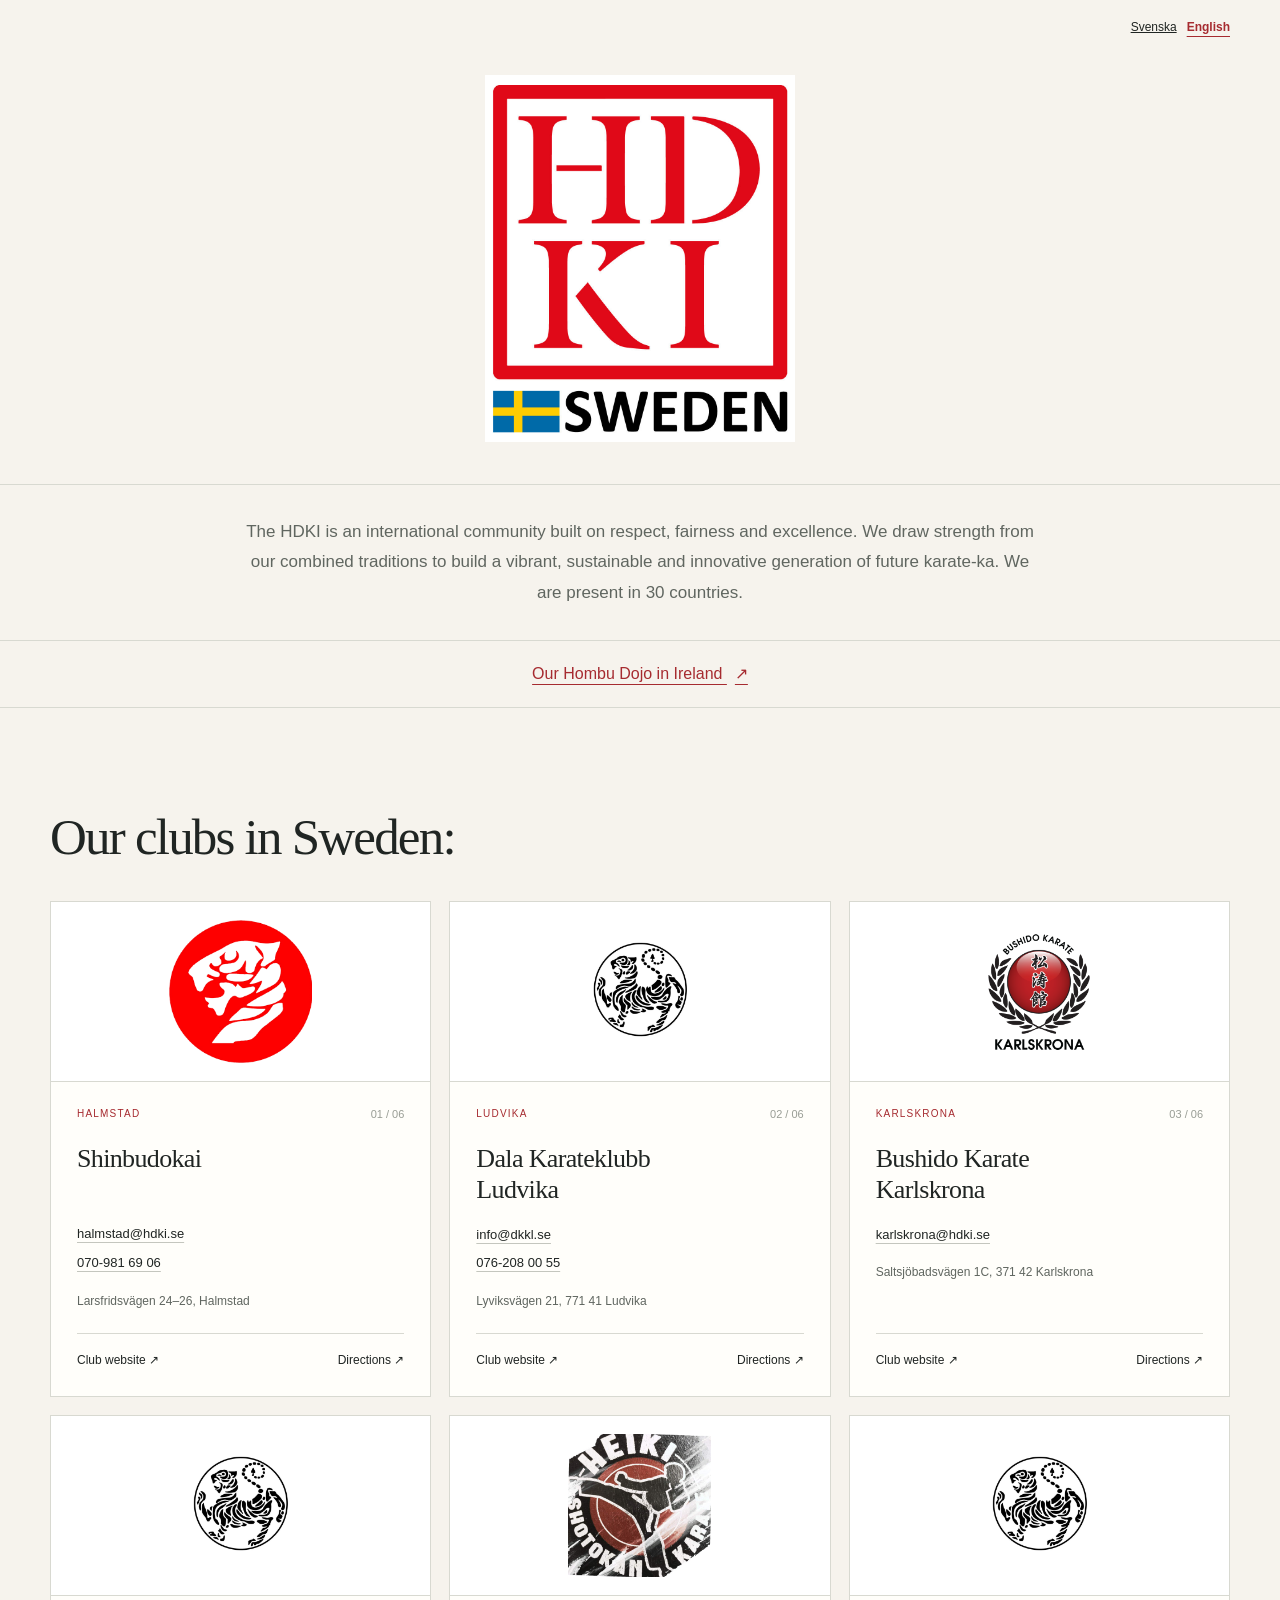
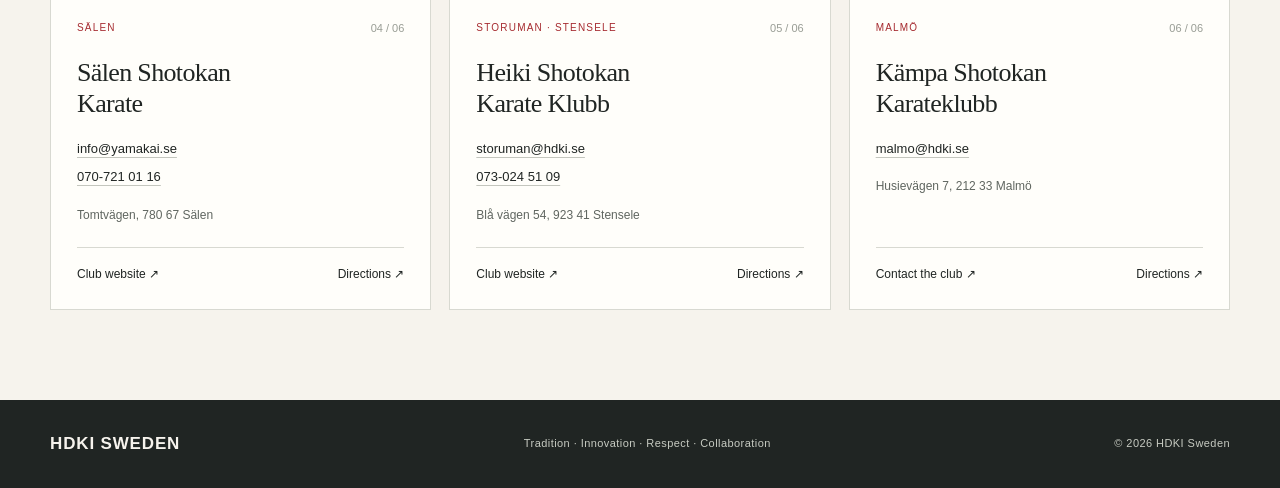
==== en.html @ 171317dc "Add HDKI Sweden website draft" ====
<!doctype html>
<html lang="en">
<head>
  <meta charset="utf-8">
  <meta name="viewport" content="width=device-width,initial-scale=1">
  <meta name="description" content="HDKI Sweden – tradition, innovation, respect and collaboration. Find your karate club and get in touch to learn more about training.">
  <meta name="theme-color" content="#a62b30">
  <title>HDKI Sweden · Karate & community</title>
  <link rel="stylesheet" href="styles.css">
</head>
<body>
  <div class="wrap top-language"><span class="language-switch" aria-label="Language"><a href="index.html" lang="sv" hreflang="sv">Svenska</a><a href="en.html" lang="en" hreflang="en" aria-current="page">English</a></span></div>
  <a class="skip" href="#innehall">Skip to content</a>
<main id="innehall">
    <section class="hero" aria-label="HDKI Sweden"><div class="wrap"><img class="hero-logo" src="bilder/cropped-HDKI_Flagga_SWEDEN_1000px.jpg" alt="HDKI Sweden" width="1000" height="1182" fetchpriority="high"></div></section>
    <section class="about"><div class="wrap"><p>The HDKI is an international community built on respect, fairness and excellence. We draw strength from our combined traditions to build a vibrant, sustainable and innovative generation of future karate-ka. We are present in 30 countries.</p></div></section><div class="hombu-link"><div class="wrap"><a href="https://www.hdki.org/">Our Hombu Dojo in Ireland <span aria-hidden="true">↗</span></a></div></div>
    <section class="wrap clubs" id="klubbar" aria-labelledby="club-heading"><div class="section-heading"><div><h2 id="club-heading">Our clubs in Sweden:</h2></div></div>
      <div class="club-grid">
        <article class="club"><div class="club-image"><img src="bilder/Shinbudokai.png" alt="" width="240" height="180" loading="lazy" decoding="async"></div><div class="club-top"><span>Halmstad</span><span class="club-no">01 / 06</span></div><h3>Shinbudokai</h3><div class="details"><a href="mailto:halmstad@hdki.se">halmstad@hdki.se</a><a href="tel:+46709816906">070-981 69 06</a></div><p class="address">Larsfridsvägen 24–26, Halmstad</p><div class="club-bottom"><a href="https://www.shinbudokai.se/">Club website ↗</a><a href="https://www.google.com/maps/search/?api=1&amp;query=Larsfridsv%C3%A4gen+24-26+Halmstad">Directions ↗</a></div></article>
        <article class="club"><div class="club-image"><img src="bilder/Shotokan-Tiger.jpg" alt="" width="240" height="180" loading="lazy" decoding="async"></div><div class="club-top"><span>Ludvika</span><span class="club-no">02 / 06</span></div><h3>Dala Karateklubb<br>Ludvika</h3><div class="details"><a href="mailto:info@dkkl.se">info@dkkl.se</a><a href="tel:+46762080055">076-208 00 55</a></div><p class="address">Lyviksvägen 21, 771 41 Ludvika</p><div class="club-bottom"><a href="https://dkkl.se/">Club website ↗</a><a href="https://www.google.com/maps/search/?api=1&amp;query=Lyviksv%C3%A4gen+21+Ludvika">Directions ↗</a></div></article>
        <article class="club"><div class="club-image"><img src="bilder/Bushido-Karate-Karlskrona.png" alt="" width="240" height="180" loading="lazy" decoding="async"></div><div class="club-top"><span>Karlskrona</span><span class="club-no">03 / 06</span></div><h3>Bushido Karate<br>Karlskrona</h3><div class="details"><a href="mailto:karlskrona@hdki.se">karlskrona@hdki.se</a></div><p class="address">Saltsjöbadsvägen 1C, 371 42 Karlskrona</p><div class="club-bottom"><a href="https://bkk-karlskrona.se/">Club website ↗</a><a href="https://www.google.com/maps/search/?api=1&amp;query=Saltsj%C3%B6badsv%C3%A4gen+1C+Karlskrona">Directions ↗</a></div></article>
        <article class="club"><div class="club-image"><img src="bilder/Shotokan-Tiger.jpg" alt="" width="240" height="180" loading="lazy" decoding="async"></div><div class="club-top"><span>Sälen</span><span class="club-no">04 / 06</span></div><h3>Sälen Shotokan<br>Karate</h3><div class="details"><a href="mailto:info@yamakai.se">info@yamakai.se</a><a href="tel:+46707210116">070-721 01 16</a></div><p class="address">Tomtvägen, 780 67 Sälen</p><div class="club-bottom"><a href="https://www.yamakai.se/">Club website ↗</a><a href="https://www.google.com/maps/search/?api=1&amp;query=Tomtv%C3%A4gen+S%C3%A4len">Directions ↗</a></div></article>
        <article class="club"><div class="club-image"><img src="bilder/Storuman.jpg" alt="" width="240" height="180" loading="lazy" decoding="async"></div><div class="club-top"><span>Storuman · Stensele</span><span class="club-no">05 / 06</span></div><h3>Heiki Shotokan<br>Karate Klubb</h3><div class="details"><a href="mailto:storuman@hdki.se">storuman@hdki.se</a><a href="tel:+46730245109">073-024 51 09</a></div><p class="address">Blå vägen 54, 923 41 Stensele</p><div class="club-bottom"><a href="https://www.stenselesk.com/">Club website ↗</a><a href="https://www.google.com/maps/search/?api=1&amp;query=Bl%C3%A5+v%C3%A4gen+54+Stensele">Directions ↗</a></div></article>
        <article class="club"><div class="club-image"><img src="bilder/Shotokan-Tiger.jpg" alt="" width="240" height="180" loading="lazy" decoding="async"></div><div class="club-top"><span>Malmö</span><span class="club-no">06 / 06</span></div><h3>Kämpa Shotokan<br>Karateklubb</h3><div class="details"><a href="mailto:malmo@hdki.se">malmo@hdki.se</a></div><p class="address">Husievägen 7, 212 33 Malmö</p><div class="club-bottom"><a href="mailto:malmo@hdki.se">Contact the club ↗</a><a href="https://www.google.com/maps/search/?api=1&amp;query=Husiev%C3%A4gen+7+Malm%C3%B6">Directions ↗</a></div></article>
      </div>
    </section>
  </main>
  <footer><div class="wrap footer-inner"><div class="footer-brand">HDKI SWEDEN</div><p>Tradition · Innovation · Respect · Collaboration</p><p>© 2026 HDKI Sweden</p></div></footer>
</body>
</html>
---- styles.css ----
:root{--paper:#f6f3ed;--ink:#202523;--muted:#606660;--red:#a62b30;--line:#d8d9d1;--white:#fffefa}
    *{box-sizing:border-box}html{scroll-behavior:smooth;scroll-padding-top:100px}body{margin:0;background:var(--paper);color:var(--ink);font-family:Arial,Helvetica,sans-serif;line-height:1.6}a{color:inherit}a:focus-visible,button:focus-visible{outline:3px solid var(--red);outline-offset:5px}a:hover{text-decoration-color:var(--red)}.wrap{width:min(1180px,calc(100% - 64px));margin:auto}.skip{position:absolute;top:-100px;left:12px;padding:12px;background:white;z-index:9}.skip:focus{top:8px}
    header{border-bottom:1px solid var(--line);background:var(--paper)}.header-inner{min-height:100px;display:flex;align-items:center;justify-content:space-between;gap:30px}.brand{text-decoration:none;display:flex;gap:16px;align-items:center}.brand-dot{height:41px;width:41px;border:8px solid var(--red);border-radius:50%}.brand-name{font-weight:800;font-size:27px;letter-spacing:.02em;line-height:1}.brand-name small{display:block;font-size:10px;letter-spacing:.29em;margin-top:9px;font-weight:500}.nav{display:flex;gap:30px;align-items:center;font-size:14px}.nav a{text-decoration:none}.nav a:hover{color:var(--red)}.nav .nav-cta{border-bottom:1px solid var(--red);padding-bottom:4px}
    .hero{padding:88px 0 80px;position:relative;overflow:hidden}.hero-grid{display:grid;grid-template-columns:1.3fr 1fr;gap:52px;align-items:center}.eyebrow{font-size:11px;letter-spacing:.19em;font-weight:700;text-transform:uppercase;display:flex;align-items:center;gap:12px}.eyebrow:before{content:"";width:25px;height:2px;background:var(--red)}h1{font-family:Georgia,'Times New Roman',serif;font-size:clamp(55px,6.5vw,88px);font-weight:400;line-height:1.04;letter-spacing:-.052em;margin:26px 0}h1 em{font-weight:400;color:var(--red)}.intro{max-width:420px;color:var(--muted);font-size:17px;margin:25px 0 32px}.button{display:inline-flex;align-items:center;gap:35px;background:var(--red);color:white;padding:15px 23px;text-decoration:none;font-size:14px}.button:hover{background:#862227}.button span{font-size:22px;line-height:1}.hero-art{position:relative;min-height:375px;display:grid;place-items:center}.sun{width:310px;height:310px;border-radius:50%;background:var(--red);box-shadow:0 0 0 28px #a62b3008,0 0 0 29px #a62b301a}.sun:after{content:"";position:absolute;width:70%;height:1px;top:50%;left:15%;background:#f6f3ed60;transform:rotate(-38deg)}.art-caption{position:absolute;bottom:0;right:0;font-size:10px;letter-spacing:.2em;text-transform:uppercase;color:var(--muted)}.art-word{position:absolute;font-family:Georgia,serif;color:var(--paper);font-size:57px;letter-spacing:.06em;transform:rotate(-8deg)}
    .values{border-top:1px solid var(--line);border-bottom:1px solid var(--line)}.values-inner{display:grid;grid-template-columns:repeat(4,1fr);padding:23px 0}.value{font-family:Georgia,serif;font-size:22px;border-left:1px solid var(--line);padding-left:30px}.value:first-child{border:0;padding-left:0}.value small{font-family:Arial,sans-serif;font-size:9px;letter-spacing:.15em;display:block;color:var(--muted);margin-top:5px;text-transform:uppercase}
    .clubs{padding:85px 0 90px}.section-heading{display:flex;align-items:end;justify-content:space-between;gap:30px;margin-bottom:34px}h2{font-family:Georgia,serif;font-weight:400;font-size:clamp(35px,4vw,51px);line-height:1.15;letter-spacing:-.035em;margin:15px 0 0}.section-heading p{font-size:14px;color:var(--muted);max-width:315px;margin:0}.club-grid{display:grid;grid-template-columns:repeat(3,1fr);gap:18px}.club{background:var(--white);padding:29px 26px 25px;border:1px solid var(--line);display:flex;flex-direction:column;min-height:333px;position:relative}.club:hover{border-color:#a62b3080}.club-top{display:flex;justify-content:space-between;align-items:center;color:var(--red);font-size:10px;letter-spacing:.12em;text-transform:uppercase}.club-no{color:#999d95;font-size:11px;letter-spacing:0}h3{font-family:Georgia,serif;font-weight:400;font-size:26px;letter-spacing:-.025em;line-height:1.2;margin:20px 0 19px;min-height:62px}.details{display:grid;gap:8px;font-size:13px}.details a{text-underline-offset:4px;text-decoration-color:#c4c6be;overflow-wrap:anywhere}.address{font-size:12px;color:var(--muted);margin-top:18px}.club-bottom{border-top:1px solid var(--line);padding-top:17px;margin-top:auto;display:flex;justify-content:space-between;gap:10px;font-size:12px}.club-bottom a{text-decoration:none}.club-bottom a:hover{color:var(--red)}.club .address{margin-bottom:22px}.contact{border-top:1px solid var(--line);padding:42px 0;display:flex;align-items:center;justify-content:space-between;gap:30px}.contact h2{font-size:32px;margin:0}.contact p{max-width:440px;color:var(--muted);font-size:14px;margin:0}.contact a{text-underline-offset:4px}footer{background:var(--ink);color:var(--paper);padding:30px 0}.footer-inner{display:flex;justify-content:space-between;align-items:center;gap:20px}.footer-brand{font-weight:700;font-size:17px;letter-spacing:.05em}.footer-inner p{font-size:11px;letter-spacing:.04em;margin:0;color:#c7cbc2}
    @media(max-width:950px){.hero-grid{grid-template-columns:1.3fr .8fr;gap:20px}.sun{width:235px;height:235px}.art-word{font-size:43px}.club-grid{grid-template-columns:repeat(2,1fr)}.value{padding-left:20px;font-size:20px}}
    @media(max-width:640px){.wrap{width:calc(100% - 36px)}.header-inner{min-height:85px;gap:15px}.brand-name{font-size:22px}.brand-dot{width:31px;height:31px;border-width:6px}.brand{gap:10px}.brand-name small{font-size:8px}.nav{font-size:12px;gap:15px}.nav .home-link{display:none}.hero{padding:48px 0 38px}.hero-grid{grid-template-columns:1fr;gap:20px}h1{font-size:63px}.intro{font-size:16px}.hero-art{min-height:225px}.sun{width:190px;height:190px}.art-word{font-size:36px}.art-caption{font-size:8px;right:0;bottom:0}.values-inner{grid-template-columns:repeat(2,1fr);row-gap:20px}.value{font-size:21px}.value:nth-child(3){border:0;padding-left:0}.section-heading{display:block}.section-heading p{margin-top:18px}.clubs{padding:50px 0}.club-grid{grid-template-columns:1fr}.club{min-height:310px}h3{min-height:0}.contact{display:block}.contact p{margin-top:18px}.footer-inner{display:block}.footer-inner p{margin-top:10px}}
    @media(prefers-reduced-motion:reduce){html{scroll-behavior:auto}}
.language-switch{display:flex;gap:10px;font-size:12px}.language-switch [aria-current=page]{color:var(--red);font-weight:bold;text-decoration:underline;text-underline-offset:5px}@media(max-width:640px){.header-inner{flex-wrap:wrap;padding:15px 0}.nav{flex-wrap:wrap;gap:16px}}

/* Shared imagery for both languages; contain preserves complete logos. */
.brand-logo{display:block;width:52px;height:52px;object-fit:contain;flex-shrink:0}
.hero-art{padding:0 20px 42px;min-width:0}
.hero-logo{display:block;width:min(100%,310px);height:auto;object-fit:contain}
.art-caption{left:0;text-align:center;letter-spacing:.13em}
.club-image{height:180px;margin:-29px -26px 24px;padding:18px;background:#fff;border-bottom:1px solid var(--line);display:grid;place-items:center}
.club-image img{display:block;width:100%;height:100%;min-height:0;object-fit:contain}
@media(max-width:640px){.brand-logo{width:42px;height:42px}.hero-logo{width:210px}.hero-art{padding-bottom:35px}.club-image{height:190px}}

.hero{padding:38px 0 42px}
.top-language{display:flex;justify-content:flex-end;padding-top:18px}
.about{border-top:1px solid var(--line);border-bottom:1px solid var(--line);padding:32px 0}
.about p{max-width:800px;margin:0 auto;text-align:center;font-size:17px;line-height:1.8;color:var(--muted)}
.hombu-link{padding:20px 0;border-bottom:1px solid var(--line);text-align:center}
.hombu-link a{color:var(--red);text-underline-offset:5px}
.hombu-link span{margin-left:8px}
@media(max-width:640px){.about{padding:24px 0}.about p{font-size:16px}}
.hero-logo{width:min(100%,310px);margin:0 auto}
footer .language-switch{color:var(--paper)}
footer .language-switch [aria-current=page]{color:var(--paper)}
@media(max-width:640px){.hero{padding:28px 0 32px}.hero-logo{width:min(100%,250px)}footer .language-switch{margin-top:12px}}
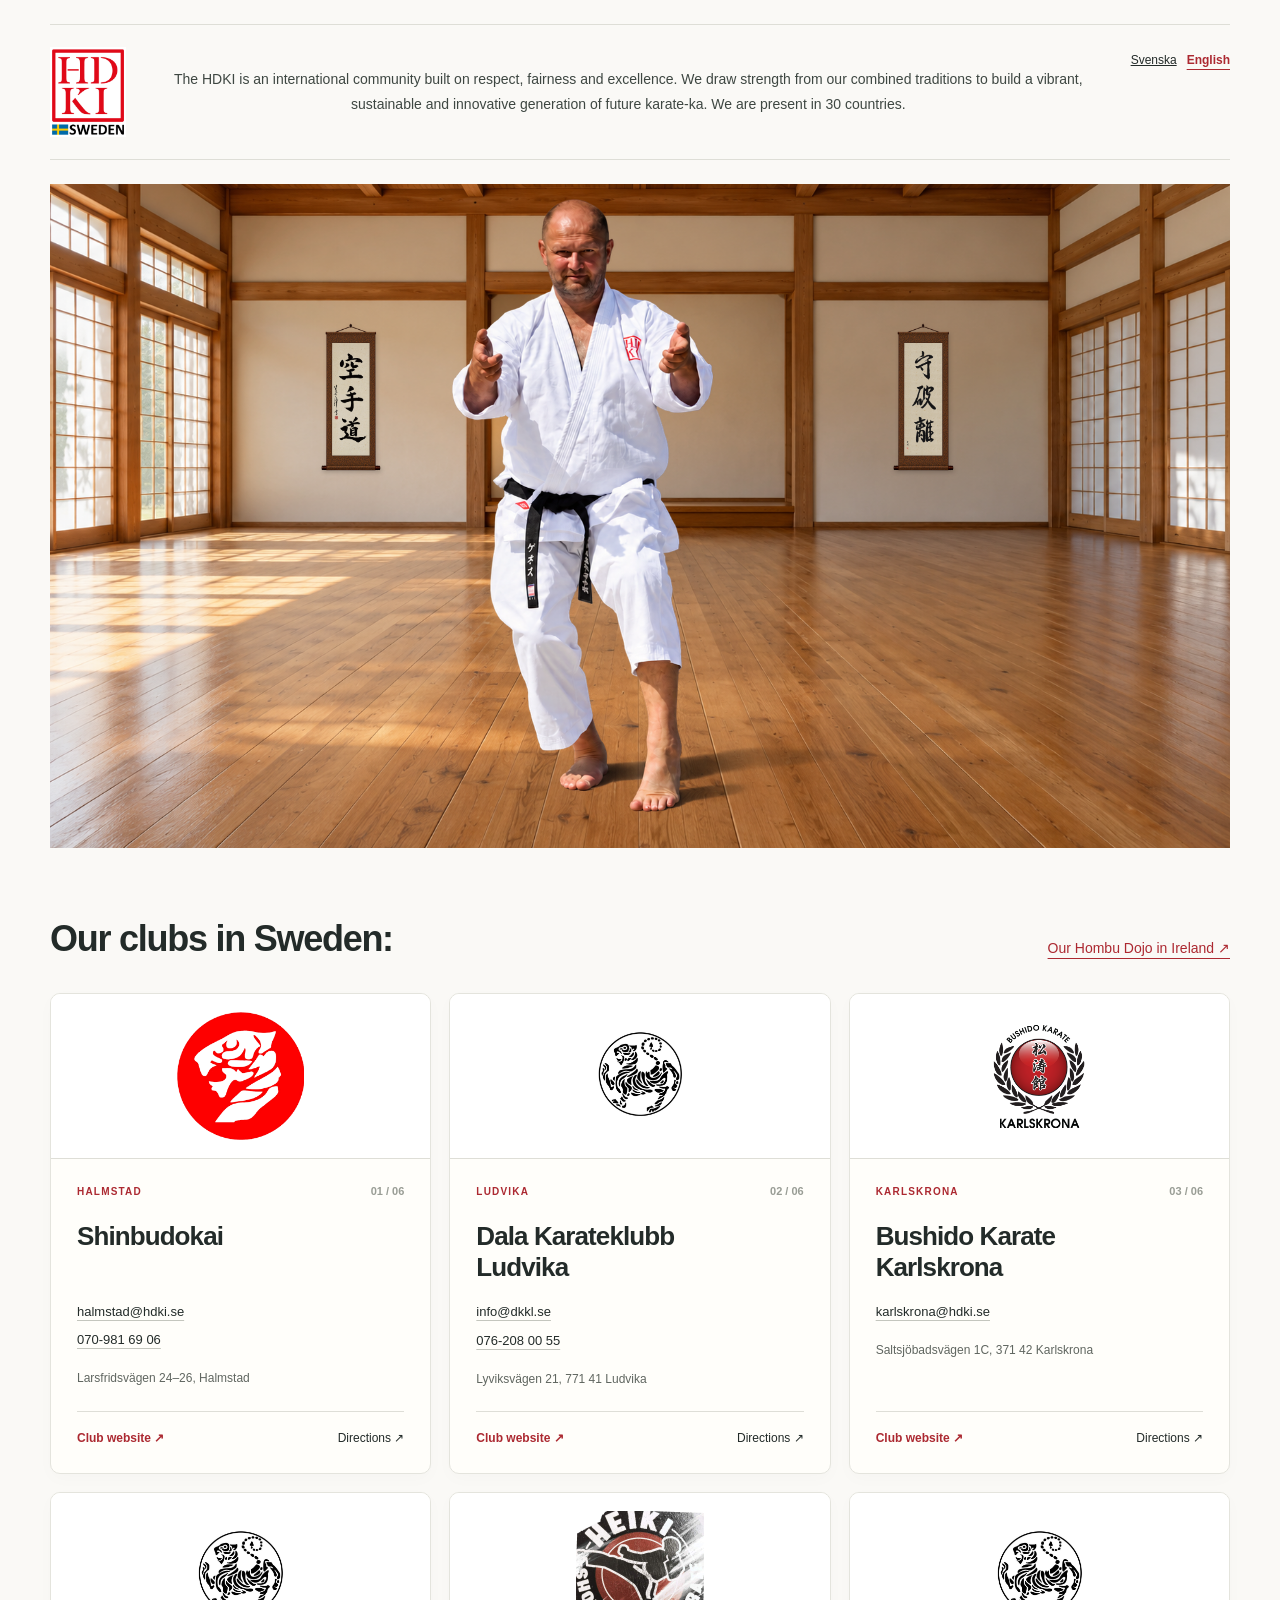
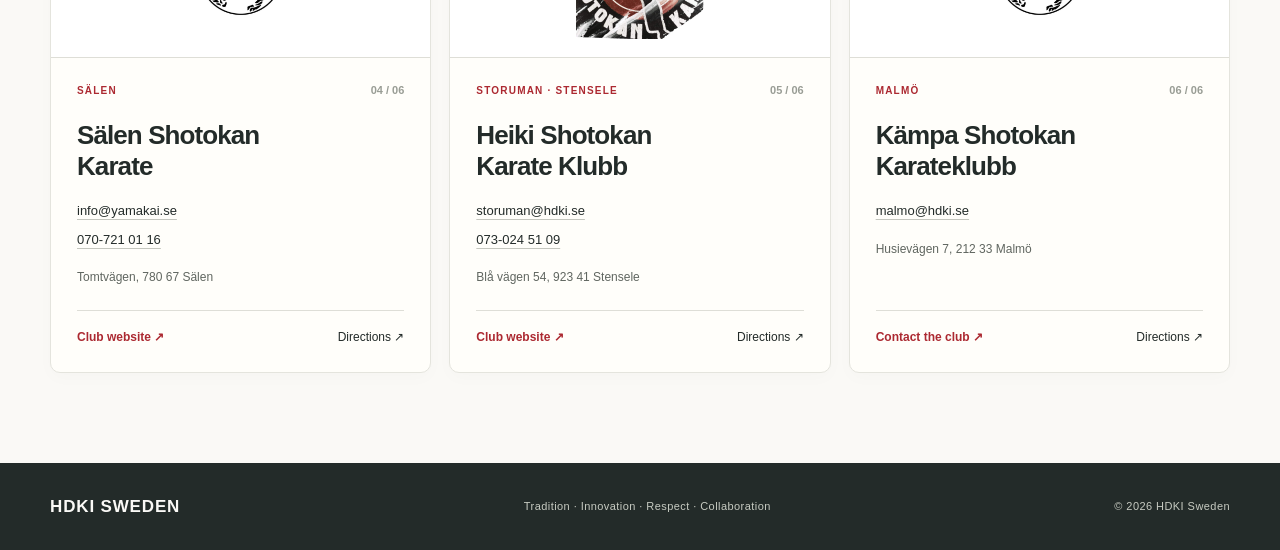
==== commit 506e9524: "Keep only active website files" ====
--- a/en.html
+++ b/en.html
@@ -7,14 +7,14 @@
   <meta name="theme-color" content="#a62b30">
   <title>HDKI Sweden · Karate & community</title>
   <link rel="stylesheet" href="styles.css">
-</head>
-<body>
-  <div class="wrap top-language"><span class="language-switch" aria-label="Language"><a href="index.html" lang="sv" hreflang="sv">Svenska</a><a href="en.html" lang="en" hreflang="en" aria-current="page">English</a></span></div>
+<link rel="stylesheet" href="design-variants.css"></head>
+<body class="variant-1">
+  <header class="wrap design-header"><a class="design-brand" href="#innehall" aria-label="HDKI Sweden"><img src="bilder/cropped-HDKI_Flagga_SWEDEN_1000px.jpg" alt="HDKI Sweden" width="1000" height="1182"></a><div class="header-description"><section class="about"><div class="wrap"><p>The HDKI is an international community built on respect, fairness and excellence. We draw strength from our combined traditions to build a vibrant, sustainable and innovative generation of future karate-ka. We are present in 30 countries.</p></div></section></div><div class="wrap top-language"><span class="language-switch" aria-label="Language"><a href="index.html" lang="sv" hreflang="sv">Svenska</a><a href="en.html" lang="en" hreflang="en" aria-current="page">English</a></span></div></header>
   <a class="skip" href="#innehall">Skip to content</a>
 <main id="innehall">
-    <section class="hero" aria-label="HDKI Sweden"><div class="wrap"><img class="hero-logo" src="bilder/cropped-HDKI_Flagga_SWEDEN_1000px.jpg" alt="HDKI Sweden" width="1000" height="1182" fetchpriority="high"></div></section>
-    <section class="about"><div class="wrap"><p>The HDKI is an international community built on respect, fairness and excellence. We draw strength from our combined traditions to build a vibrant, sustainable and innovative generation of future karate-ka. We are present in 30 countries.</p></div></section><div class="hombu-link"><div class="wrap"><a href="https://www.hdki.org/">Our Hombu Dojo in Ireland <span aria-hidden="true">↗</span></a></div></div>
-    <section class="wrap clubs" id="klubbar" aria-labelledby="club-heading"><div class="section-heading"><div><h2 id="club-heading">Our clubs in Sweden:</h2></div></div>
+    <section class="hero dojo-scene wrap" aria-label="HDKI Sweden"><div class="dojo-scrolls" aria-hidden="true"><img class="dojo-scroll scroll-karatedo" src="bilder/karatedo-clean.png?v=2" alt=""><img class="dojo-scroll scroll-shuhari" src="bilder/shuhari-matched.png?v=3" alt=""></div><div class="dojo-foreground"><img class="hero-portrait" src="bilder/karate-hero.png" alt="Karate practitioner in a white gi and black belt" width="1537" height="1023" fetchpriority="high"></div></section>
+    
+    <section class="wrap clubs" id="klubbar" aria-labelledby="club-heading"><div class="section-heading"><div><h2 id="club-heading">Our clubs in Sweden:</h2></div><div class="clubs-hombu"><a href="https://www.hdki.org/">Our Hombu Dojo in Ireland <span aria-hidden="true">↗</span></a></div></div>
       <div class="club-grid">
         <article class="club"><div class="club-image"><img src="bilder/Shinbudokai.png" alt="" width="240" height="180" loading="lazy" decoding="async"></div><div class="club-top"><span>Halmstad</span><span class="club-no">01 / 06</span></div><h3>Shinbudokai</h3><div class="details"><a href="mailto:halmstad@hdki.se">halmstad@hdki.se</a><a href="tel:+46709816906">070-981 69 06</a></div><p class="address">Larsfridsvägen 24–26, Halmstad</p><div class="club-bottom"><a href="https://www.shinbudokai.se/">Club website ↗</a><a href="https://www.google.com/maps/search/?api=1&amp;query=Larsfridsv%C3%A4gen+24-26+Halmstad">Directions ↗</a></div></article>
         <article class="club"><div class="club-image"><img src="bilder/Shotokan-Tiger.jpg" alt="" width="240" height="180" loading="lazy" decoding="async"></div><div class="club-top"><span>Ludvika</span><span class="club-no">02 / 06</span></div><h3>Dala Karateklubb<br>Ludvika</h3><div class="details"><a href="mailto:info@dkkl.se">info@dkkl.se</a><a href="tel:+46762080055">076-208 00 55</a></div><p class="address">Lyviksvägen 21, 771 41 Ludvika</p><div class="club-bottom"><a href="https://dkkl.se/">Club website ↗</a><a href="https://www.google.com/maps/search/?api=1&amp;query=Lyviksv%C3%A4gen+21+Ludvika">Directions ↗</a></div></article>
--- a/design-variants.css
+++ b/design-variants.css
@@ -0,0 +1,81 @@
+/* Three local design studies sharing the same content. */
+.design-nav{display:flex;justify-content:center;gap:8px;flex-wrap:wrap;padding:12px 18px;background:#fff;color:#303332;border-bottom:1px solid #ddd;font:12px/1.5 Arial,sans-serif}
+.design-nav a{padding:5px 11px;text-decoration:none;border-radius:3px;border:1px solid #ddd}
+.design-nav a[aria-current]{background:#292d2b;color:#fff;border-color:#292d2b}
+.design-header{display:flex;align-items:center;justify-content:space-between;gap:20px;padding-top:22px;padding-bottom:22px}
+.design-brand{display:flex;align-items:center;gap:14px;text-decoration:none;font-weight:700;letter-spacing:.12em;font-size:17px}
+.design-brand img{width:44px;height:44px;object-fit:contain}
+.design-header .top-language{width:auto;margin:0;padding:0}
+.club{transition:transform .2s,box-shadow .2s}
+.club:hover{transform:translateY(-3px)}
+.hero-logo{width:265px}
+.clubs{padding-top:55px}
+.section-heading h2{font-size:36px}
+.club-image{height:165px}
+.variant-1{--paper:#faf9f6;--red:#ac2931;--ink:#232b29;--line:#deded7;font-family:'Segoe UI',Arial,sans-serif}
+.variant-1 .design-header{margin-top:24px;border-top:1px solid var(--line);border-bottom:1px solid var(--line)}
+.variant-1 .design-brand img{width:76px;height:auto;display:block}
+.variant-1 .clubs-hombu{margin-left:auto;text-align:right;font-size:14px;color:var(--red)}
+.variant-1 .clubs-hombu a{text-underline-offset:5px}
+@media(max-width:640px){.variant-1 .section-heading{display:flex;align-items:center;flex-wrap:wrap;gap:16px}.variant-1 .clubs-hombu{font-size:13px}}
+.variant-1 .design-header{align-items:center;gap:30px}
+.variant-1 .design-brand{flex-shrink:0}
+.variant-1 .header-description{flex:1;min-width:0}
+.variant-1 .header-description .wrap{width:100%}
+.variant-1 .header-description .about{padding:0;border:0}
+.variant-1 .header-description .about p{font-family:'Segoe UI',Arial,sans-serif;font-size:14px;line-height:1.75;text-align:center;max-width:none}
+.variant-1 .header-description .hombu-link{padding:10px 0 0;text-align:center;font-size:13px;border:0}
+.variant-1 .design-header .top-language{flex-shrink:0;align-self:flex-start;padding-top:4px}
+@media(max-width:800px){.variant-1 .design-header{flex-wrap:wrap;gap:18px}.variant-1 .header-description{flex-basis:calc(100% - 110px)}.variant-1 .design-header .top-language{width:100%;justify-content:flex-end;padding:0}.variant-1 .header-description .about p{font-size:14px}}
+@media(max-width:440px){.variant-1 .design-brand img{width:60px}.variant-1 .header-description{flex-basis:calc(100% - 80px)}.variant-1 .header-description .about p{font-size:13px}}
+.variant-1 .hero{padding:48px 0}
+.variant-1 .hero{padding:28px 0 0}
+.variant-1 .hero-portrait{display:block;width:min(100%,760px);height:auto;margin:0 auto}
+.variant-1 .dojo-scene{padding:0;margin-top:24px;aspect-ratio:16/9;background:#c5a17a url('bilder/dojo-background.png') center/cover no-repeat;overflow:hidden}
+.variant-1 .dojo-foreground{position:absolute;inset:0;display:flex;justify-content:center;align-items:flex-end}
+.variant-1 .dojo-scrolls{position:absolute;inset:0;pointer-events:none}
+.variant-1 .dojo-scroll{position:absolute;top:21%;height:23%;width:auto;object-fit:contain;transform:translateX(-50%);filter:brightness(.92) drop-shadow(1px 2px 2px #0003)}
+.variant-1 .scroll-karatedo{left:25.5%}
+.variant-1 .scroll-shuhari{left:74%}
+.variant-1 .dojo-scene .hero-portrait{width:100%;height:100%;object-fit:contain;margin:0}
+@media(max-width:640px){.variant-1 .dojo-scene{aspect-ratio:4/3;margin-top:18px}}
+.variant-1 .about{border:0;padding:0 0 32px}
+.variant-1 .about p{font-size:20px;line-height:1.85;font-family:Georgia,serif;max-width:820px;color:#3e4742}
+.variant-1 .hombu-link{border:0;padding:0 0 35px}
+.variant-1 .club{border:1px solid #e4e4dd;border-radius:10px;overflow:hidden;box-shadow:0 5px 18px #23352d05}
+.variant-1 .club:hover{box-shadow:0 10px 28px #23352d12}
+.variant-1 h2,.variant-1 h3{font-family:'Segoe UI',Arial,sans-serif;font-weight:600;letter-spacing:-.035em}
+.variant-1 .club-top{font-weight:600}
+.variant-1 .club-bottom a:first-child{color:var(--red);font-weight:600}
+.variant-2{--paper:#ede8de;--red:#aa272b;--ink:#292b28;--line:#cbc7bd;--white:#f9f6ef;font-family:Georgia,'Times New Roman',serif}
+.variant-2 .design-header{border-bottom:3px double var(--ink)}
+.variant-2 .design-brand{font-family:Georgia,serif;font-size:22px;letter-spacing:.06em}
+.variant-2 .hero{padding:45px 0 35px}
+.variant-2 .hero-logo{width:245px}
+.variant-2 .about{border-top:0;border-bottom:0;padding:0 0 28px}
+.variant-2 .about p{font-family:Georgia,serif;color:var(--ink);font-size:22px;line-height:1.7;max-width:850px}
+.variant-2 .hombu-link{border-top:1px solid var(--line);border-bottom:3px double var(--ink);padding:17px 0;font-family:Arial,sans-serif;font-size:13px;text-transform:uppercase;letter-spacing:.08em}
+.variant-2 .section-heading h2{font-size:44px;font-style:italic}
+.variant-2 .club{border:0;background:transparent;border-top:2px solid var(--ink);padding-top:24px}
+.variant-2 .club-image{margin-top:0;background:#fff;border:1px solid var(--line);height:180px}
+.variant-2 .club-top,.variant-2 .details,.variant-2 .address,.variant-2 .club-bottom{font-family:Arial,sans-serif}
+.variant-2 h3{font-size:30px}
+.variant-2 footer{background:#292b28}
+.variant-3{--paper:#151b20;--ink:#f4f4ef;--muted:#b8c0c5;--red:#ef6368;--line:#354047;--white:#222b32;font-family:'Segoe UI',Arial,sans-serif}
+.variant-3 .design-header{border-bottom:1px solid var(--line)}
+.variant-3 .design-brand{letter-spacing:.18em}
+.variant-3 .hero{background:radial-gradient(ellipse at center,#80313630,transparent 65%);padding:46px 0 38px}
+.variant-3 .hero-logo{border:12px solid #fff;border-radius:4px;width:265px;box-shadow:0 20px 70px #0005}
+.variant-3 .about{border:0;padding:0 0 30px}
+.variant-3 .about p{font-size:19px;line-height:1.85;max-width:820px;color:#d4dade}
+.variant-3 .hombu-link{padding:0 0 35px}
+.variant-3 .hombu-link a{text-decoration:none;border-bottom:1px solid var(--red);padding-bottom:6px}
+.variant-3 h2,.variant-3 h3{font-family:'Segoe UI',Arial,sans-serif;font-weight:600;letter-spacing:-.03em}
+.variant-3 .club{border-radius:5px;overflow:hidden;border:1px solid #354047;box-shadow:0 8px 20px #0002}
+.variant-3 .club-top{font-weight:600}
+.variant-3 .club-bottom{font-weight:500}
+.variant-3 .details a{text-decoration-color:#66737c}
+.variant-3 .club-no{color:#a2afb8}
+.variant-3 footer{background:#0e1418}
+@media(max-width:640px){.design-header{padding-top:16px;padding-bottom:16px;gap:10px}.design-brand,.variant-2 .design-brand{font-size:14px;letter-spacing:.04em}.design-brand img{width:34px;height:34px}.design-header .language-switch{font-size:11px}.variant-1 .about p,.variant-2 .about p,.variant-3 .about p{font-size:17px}.section-heading h2,.variant-2 .section-heading h2{font-size:31px}.hero-logo,.variant-2 .hero-logo,.variant-3 .hero-logo{width:210px}}
+@media(prefers-reduced-motion:reduce){.club{transition:none}.club:hover{transform:none}}
